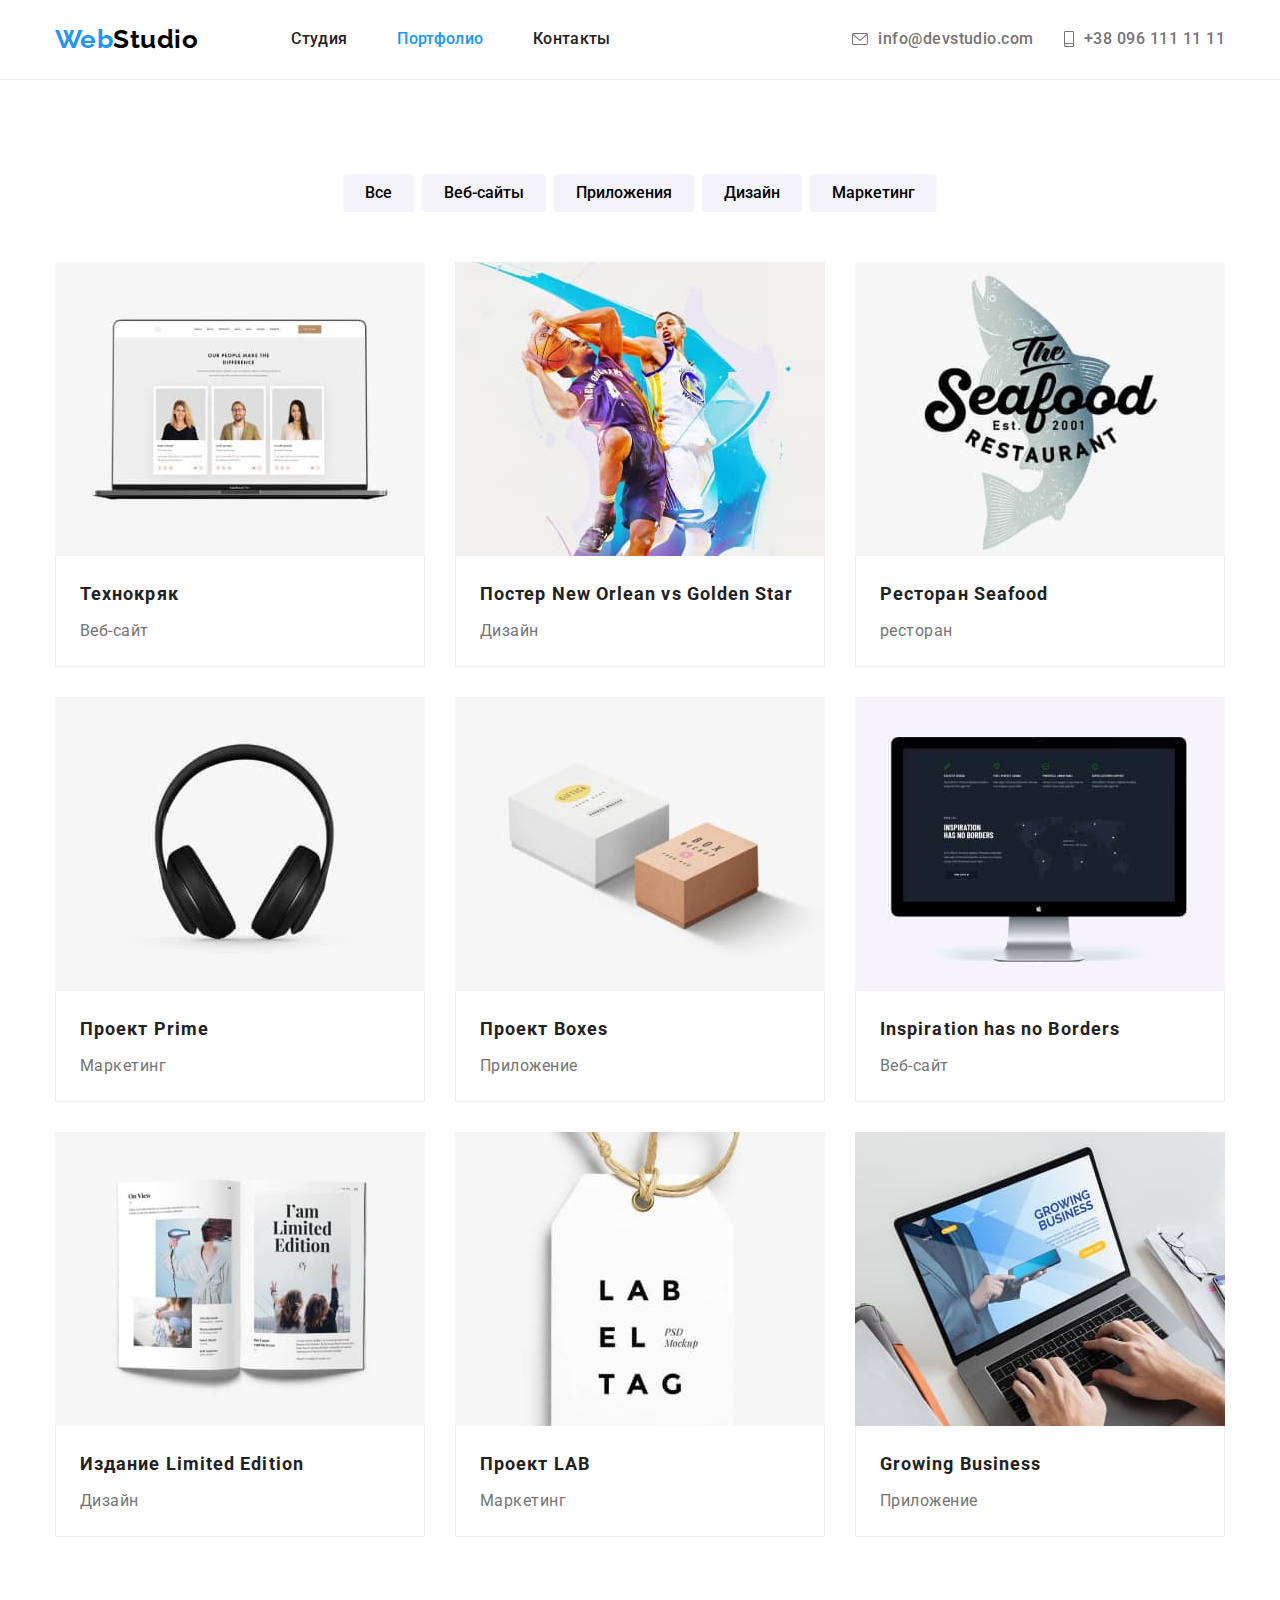
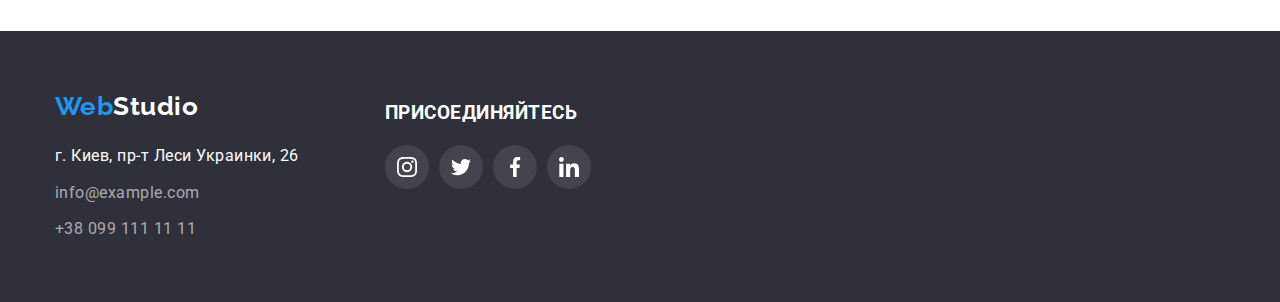
==== portfolio.html @ c9135eb9 "hm5" ====
<!DOCTYPE html>
<html lang="ru">
<head>
   <meta charset="UTF-8">
   <meta http-equiv="X-UA-Compatible" content="IE=edge">
   <meta name="viewport" content="width=device-width, initial-scale=1.0">
   <title>Портфолио</title>
   <link href="https://fonts.googleapis.com/css2?family=Raleway:wght@700&family=Roboto:wght@400;500;700;900&display=swap" rel="stylesheet">
   <link rel="stylesheet" href="https://cdnjs.cloudflare.com/ajax/libs/modern-normalize/1.1.0/modern-normalize.min.css">
   <link rel="stylesheet" href="./css/style.css">
</head>
<body>
     <header class="page-header">
      <div class="container container-header">
         <nav class="site-nav">
            <a href="" class="logo">Web<span class="studio">Studio</span></a>
            <ul class="nav-list">
               <li class="nav-item"> <a href="./index.html" class="link">Студия</a> </li>
               <li class="nav-item"> <a href="" class="link-current">Портфолио</a> </li>
               <li class="nav-item"> <a href="" class="link">Контакты</a> </li>
            </ul>
         </nav>
            <ul class="contacts-list">
               <li class="contacts-item"> 
                  <a href="mailto:info@example.com" class="contacts-link">
                     <svg class="contacts-icon" width="16" height="12">
                        <use href="./images/sprite.svg#icon-envelope"></use>
                     </svg> info@devstudio.com
                  </a>
               </li>          
                  <li class="contacts-item"> 
                     <a href="tel:+380961111111" class="contacts-link">
                        <svg class="contacts-icon" width="10" height="16">
                           <use href="./images/sprite.svg#icon-smartphone"></use>
                        </svg>+38 096 111 11 11
                     </a>
                  </li>
            </ul>
      </div>      
   </header>
   <main>
      <section class="section">
         <div class="container">
            <h1 class="section-title visually-hidden">Portfolio</h1>
            <ul class="filter-list">
               <li class="filter-item">
                  <button class="filter-button" type="button">Все</button>
               </li>
               <li class="filter-item">
                  <button class="filter-button" type="button">Веб-сайты</button>
               </li>
               <li class="filter-item">
                  <button class="filter-button" type="button">Приложения</button>
               </li>
               <li class="filter-item">
                  <button class="filter-button" type="button">Дизайн</button>
               </li>
               <li class="filter-item">
                  <button class="filter-button" type="button">Маркетинг</button>
               </li>
            </ul>
            <ul class="project-list">
               <li class="project-item">
                  <a href="" class="project-link"><img class="img" src="./images/img1.jpg" alt="tehnocrack" width="370">
                     <div class="border"><h2 class="project-title">Технокряк</h2>
                     <p class="project-text">Веб-сайт</p></div>
                  </a>
               </li>
               <li class="project-item">
                  <a href="" class="project-link"><img class="img" src="./images/img2.jpg" alt="poster" width="370">
                     <div class="border"><h2 class="project-title">Постер New Orlean vs Golden Star</h2>
                     <p class="project-text">Дизайн</p></div>
                  </a>
               </li>
               <li class="project-item">
                  <a href="" class="project-link"><img class="img" src="./images/img3.jpg" alt="theseafood" width="370">
                     <div class="border"><h2 class="project-title">Ресторан Seafood</h2>
                     <p class="project-text">ресторан</p></div>
                  </a>
               </li>
               <li class="project-item">
                  <a href="" class="project-link"><img class="img" src="./images/img4.jpg" alt="headphones" width="370">
                     <div class="border"><h2 class="project-title">Проект Prime</h2>
                     <p class="project-text">Маркетинг</p></div> 
                  </a>
               </li>
               <li class="project-item">
                  <a href="" class="project-link"><img class="img" src="./images/img5.jpg" alt="boxes" width="370">
                     <div class="border"><h2 class="project-title">Проект Boxes</h2>
                     <p class="project-text">Приложение</p></div>
                  </a>
               </li>
               <li class="project-item">
                  <a href="" class="project-link"><img class="img" src="./images/img6.jpg" alt="monitor" width="370">
                     <div class="border"><h2 class="project-title">Inspiration has no Borders</h2>
                     <p class="project-text">Веб-сайт</p></div>
                  </a>
               </li>
               <li class="project-item">
                  <a href="" class="project-link"><img class="img" src="./images/img7.jpg" alt="book" width="370">
                     <div class="border"><h2 class="project-title">Издание Limited Edition</h2>
                     <p class="project-text">Дизайн</p></div>
                  </a>
               </li>
               <li class="project-item">
                  <a href="" class="project-link"><img class="img" src="./images/img8.jpg" alt="label" width="370">
                     <div class="border"><h2 class="project-title">Проект LAB</h2>
                     <p class="project-text">Маркетинг</p></div>
                  </a>
               </li>
               <li class="project-item">
                  <a href="" class="project-link"><img class="img" src="./images/img9.jpg" alt="notebook" width="370">
                     <div class="border"><h2 class="project-title">Growing Business</h2>
                     <p class="project-text">Приложение</p></div>
                  </a>
               </li>
            </ul> 
         </div>
      </section>
   </main>
   <footer class="footer"> 
      <div class="container-footer">
         <div>
            <a href="" class="logo-footer">Web<span class="studio-footer">Studio</span></a>
            <address class="address">
               <ul class="address-list">
                  <li class="address-list-item"> <p> г. Киев, пр-т Леси Украинки, 26</p></li>
                  <li class="address-list-item"> <a href="mailto:info@example.com" class="contacts-link-footer">info@example.com</a></li>
                  <li class="address-list-item"> <a href="tel:+380991111111" class="contacts-link-footer">+38 099 111 11 11</a></li>
               </ul>
            </address>
         </div>
         <div class="social-box">
            <h3 class="social-box-title">ПРИСОЕДИНЯЙТЕСЬ</h3>
             <ul class="social-list">
               <li class="social-list-item">
                  <button class="social-links social-links-footer">
                     <svg class="links-icon-footer" width="20" height="20">
                        <use href="./images/sprite.svg#icon-instagram-2"></use>
                     </svg>
                  </button>
               </li>
               <li class="social-list-item">
                 <button class="social-links social-links-footer">
                    <svg class="links-icon-footer" width="20" height="20">
                                       <use href="./images/sprite.svg#icon-twitter-1"></use>
                     </svg>
                  </button>
               </li>
               <li class="social-list-item">
                  <button class="social-links social-links-footer">
                    <svg class="links-icon-footer" width="20" height="20">
                        <use href="./images/sprite.svg#icon-facebook-1"></use>
                     </svg>
                  </button>
               </li>
               <li class="social-list-item">
                  <button class="social-links social-links-footer">
                     <svg class="links-icon-footer" width="20" height="20">
                        <use href="./images/sprite.svg#icon-linkedin-1"></use>
                     </svg>
                  </button>
               </li>
            </ul>
         </div>
       </div>
   </footer>
</body>
</html>
---- css/style.css ----
html {
  box-sizing: border-box;
}

*,
*::before,
*::after {
  box-sizing: inherit;
}

:root {
  --primary-text-color: #212121;
  --text-color: #757575;
  --accent-color: #2196f3;
  --primary-white-color: #ffffff;
  --logo-color: #000000;
  --grey-color: #f5f4fa;
  --background-color: #2f303a;
  --card-shadow: 0px 1px 3px rgba(0, 0, 0, 0.12),
    0px 1px 1px rgba(0, 0, 0, 0.14), 0px 2px 1px rgba(0, 0, 0, 0.2);
  --card-interval: 30px;
}
body{

  font-family: Roboto, sans-serif;
  color: var(--primary-text-color);
  background-color: var(--primary-white-color);
  letter-spacing: 0.03em;
  
}
h1,
h2,
h3,
h4,
p,
ul {
  margin: 0;
  padding: 0;
}
ul {
  list-style: none;
}
/* Common classes */
.container {
  width: 1200px;
  margin: 0 auto;
  padding: 0 15px;
}
.img {
  display: block;
  width: 100%;
  height: auto;
}
.visually-hidden {
  position: absolute;
  width: 1px;
  height: 1px;
  margin: -1px;
  border: 0;
  padding: 0;
  clip: rect(0 0 0 0);
  overflow: hidden;
}

/* common header */
.page-header {
  border-bottom: 1px solid #ececec;
  height: 80px;
  display: flex;
}
.container-header {
  display: flex;
  align-items: center;
}
.site-nav {
  display: flex;
  align-items: center;
  margin-right: auto;
}

.logo {
  color: var(--accent-color);
  font-family: Raleway;
  font-weight: 700;
  font-size: 26px;
  line-height: 1.19;
  text-align: left;
  text-decoration: none;
  display: inline-block;
  margin-right: 93px;
}

.studio {
  display: inline-block;
  color: var(--logo-color);
}

.nav-list {
  display: flex;
}
.nav-item:not(:last-child) {
  margin-right: 50px;
}
.contacts-item:not(:last-child) {
  margin-right: 50px;
}

.link {
  color: var(--primary-text-color);
  text-decoration: none;
  display: block;
  padding-top: 20px;
  padding-bottom: 20px;
  font-weight: 500;
  line-height: 1.14;
  letter-spacing: 0.02em;
}
.link-current {
  color: var(--accent-color);
  text-decoration: none;
  display: block;
  padding-top: 20px;
  padding-bottom: 20px;
  font-weight: 500;
  line-height: 1.14;
  letter-spacing: 0.02em;
}
.link:hover,
.link:focus,
.contacts-link:hover .contacts-icon,.contacts-link:focus .contacts-icon
 {
  fill:var(--accent-color);
  color: var(--accent-color);
}
.contacts-link:hover,.contacts-link:focus{
  color: var(--accent-color);
}

.contacts-list {
  display: flex;
  align-items: center;
}
.contacts-item {
  display: flex
}
.contacts-item:not(:last-child){
  margin-right: var(--card-interval);
}

.contacts-link{
  display: flex;
  color: var(--text-color);
  text-decoration: none;
  align-items: center;
  font-weight: 500;
  line-height: 1.14;
  padding-top: 20px;
  padding-bottom: 20px;
}
.contacts-icon{
  margin-right: 10px;
  fill: var(--text-color);
  padding: 0;
}


/* main index.html */
.section-hero {
  background: var(--background-color);
  padding: 200px 0;
  text-align: center;
  height:600px;
  max-width: 1600px;
  background-repeat: no-repeat;
  margin-left: auto;
  margin-right: auto;
  background-image:linear-gradient(to right, rgba(47, 48, 58, 0.4),rgba(47, 48, 58, 0.4)), url(../images/background.css/background\ img.jpg);
}

.title-hero {
  color: var(--primary-white-color);
  font-size: 44px;
  font-weight: 900;
  line-height: 1.36;
  letter-spacing: 0.06em;
  text-align: center;
  margin-bottom: 30px;
}
.btn {
  color: var(--primary-white-color);
  background: var(--accent-color);
  font-size: 16px;
  line-height: 1.88;
  font-weight: 700;
  letter-spacing: 0.06em;
  cursor: pointer;
  border-radius: 4px;
  border: 0;
  padding: 10px 32px;
}
.btn:hover {
  background: #188ce8;
}
.section {
  padding: 94px 0;
}
.section-title {
  font-size: 36px;
  font-weight: 700;
  line-height: 1.67;
  text-align: center;
  margin-bottom: 50px;
}

.features-list {
  display: flex;
}
.features-item {

}
.features-item:not(:last-child) {
  margin-right: var(--card-interval);
}

.features-box{
  display: flex;
  margin-bottom:var(--card-interval);
  background: var(--grey-color);
  align-items: center;
  padding: 25px 100px;
}
.features-icon{

}

.features-title {
  font-weight: 700;
  line-height: 1.14;
  font-size: 14px;
  margin-bottom: 10px;
}
.features-text {
  color: var(--text-color);
  line-height: 1.71;
  font-size: 14px;
}
.section-img {
  padding-top: 0;
}
.img-list {
  display: flex;
  justify-content: space-between;
}

.section-team {
  background: var(--grey-color);
}
.team-list {
  display: flex;
  justify-content: space-between;
}
.team-list-item {
  background: var(--primary-white-color);
  box-shadow: var(--card-shadow);
  border-radius: 0px 0px 4px 4px;
  text-align: center;
}
.team-stand {
  padding: 30px 0;
}
.team-list-name {
  font-size: 16px;
  font-weight: 500;
  line-height: 1.19;
  margin-bottom: 10px;
}
.team-list-position {
  color: var(--text-color);
  font-size: 16px;
  line-height: 1.19;
  margin-bottom: 16px;
}
.social-list{
  display: flex;
  align-items: center;
  justify-content: center;
}
.social-list-item:not(:last-child){
  margin-right: 10px;
}
.social-links{
  display: flex;
  justify-content: center;
  align-items: center;
  cursor: pointer;
  width: 44px;
  background: #FFFFFF;
  height: 44px;
  border-radius: 50%;
  border: 0;
  padding: 0;
}
.social-links:hover,
.social-links:focus{
  background: var(--accent-color);
}
.links-icon{
  fill: #AFB1B8;
}
.social-links:hover .links-icon, .social-links:focus .links-icon    
{
  fill: #FFFFFF;
}     
.client-list{
  display: flex;
}
.client-item{
 
}
.client-item:not(:last-child){
 margin-right: var(--card-interval);
}
.client-link{
  display: block;
  border: 1px solid #AFB1B8;
  border-radius: 4px;
  cursor: pointer;
  background: #FFFFFF;
  border-radius: 4px;
  padding: 16px 31px;
}
.client-link:hover .client-icon, .client-link:focus .client-icon{
  fill: var(--accent-color);
}
.client-link:hover, .client-link:focus{
  border-color: var(--accent-color);
}
.client-icon{
  fill: #AFB1B8;
}
.client-icon:hover,
.client-icon:focus{
  fill: var(--accent-color);
}
/* main portfolio.html */
.portfolio-section {
}

.filter-list {
  display: flex;
  justify-content: center;
  margin-bottom: 50px;
}
.filter-item {
}
.filter-item:not(:last-child) {
  margin-right: 8px;
  
}

.filter-button {
  cursor: pointer;
  background: var(--grey-color);
  font-size: 16px;
  font-weight: 500;
  line-height: 1.63;
  border-radius: 4px;
  border: none;
  display: inline-block;
  padding: 6px 22px;
}
.filter-button:hover , .filter-button:focus{
  color: var(--primary-white-color);
  background: var(--accent-color);
  box-shadow: 0px 3px 1px rgba(0, 0, 0, 0.1), 0px 1px 2px rgba(0, 0, 0, 0.08), 0px 2px 2px rgba(0, 0, 0, 0.12);
}

.project-list {
  display: flex;
  flex-wrap: wrap;
  margin-left: calc(-1 * var(--card-interval));
  margin-top: calc(-1 * var(--card-interval));
}

.project-item {
  flex-basis: calc(100% / 3 - var(--card-interval));
  margin-left: var(--card-interval);
  margin-top: var(--card-interval);
}

.project-link:hover, 
.project-link:focus{
 box-shadow: 0px 1px 1px rgba(0, 0, 0, 0.12),
             0px 4px 4px rgba(0, 0, 0, 0.06), 
             1px 4px 6px rgba(0, 0, 0, 0.16);
}
.project-link {
  text-decoration: none;
  color: var(--primary-text-color);
  display: block;
}
.project-link 

.project-title {
  font-size: 18px;
  font-weight: 700;
  line-height: 2;
  letter-spacing: 0.06em;
  margin-bottom: 4px;
}
.project-text {
  color: var(--text-color);
  font-size: 16px;
  line-height: 1.88;
}
.border {
  padding: 20px 24px;
  border-left: 1px solid #EEEEEE; ;
  border-right: 1px solid #EEEEEE; ;
  border-bottom: 1px solid #EEEEEE; ;
}
/* common footer */
.footer {
  background: var(--background-color);
  padding: 60px 0;
}
.container-footer {
  display: flex;
  width: 1200px;
  margin: 0 auto;
  padding: 0 15px;
}
.logo-footer {
  color: var(--accent-color);
  font-family: Raleway;
  font-weight: 700;
  font-size: 26px;
  line-height: 1.19;
  text-align: left;
  text-decoration: none;
  display: inline-block;
  margin-bottom: 20px;
}
.studio-footer {
  color: var(--primary-white-color);
  display: inline-block;
}
.address {
  color: var(--primary-white-color);
  line-height: 1.71;
  padding-right: 1em;
}
.address-list {
  font-style: normal;
}

.address-list-item:not(:last-child) {
  margin-bottom: 9px;
}
.contacts-link-footer {
  color: rgba(255, 255, 255, 0.6);
  text-decoration: none;
  display: block;
}

.social-box{
  width: 206px;
  margin: 12px 0 0 70px;
}
.social-box-title{
  display: inline-block;
  font-weight: 700;
  line-height: 1.14;
  color:#ffffff;
  margin-bottom: 20px;
}
.social-links-footer{
  background: #43444D;
}
.links-icon-footer{
  fill: #FFFFFF;
}
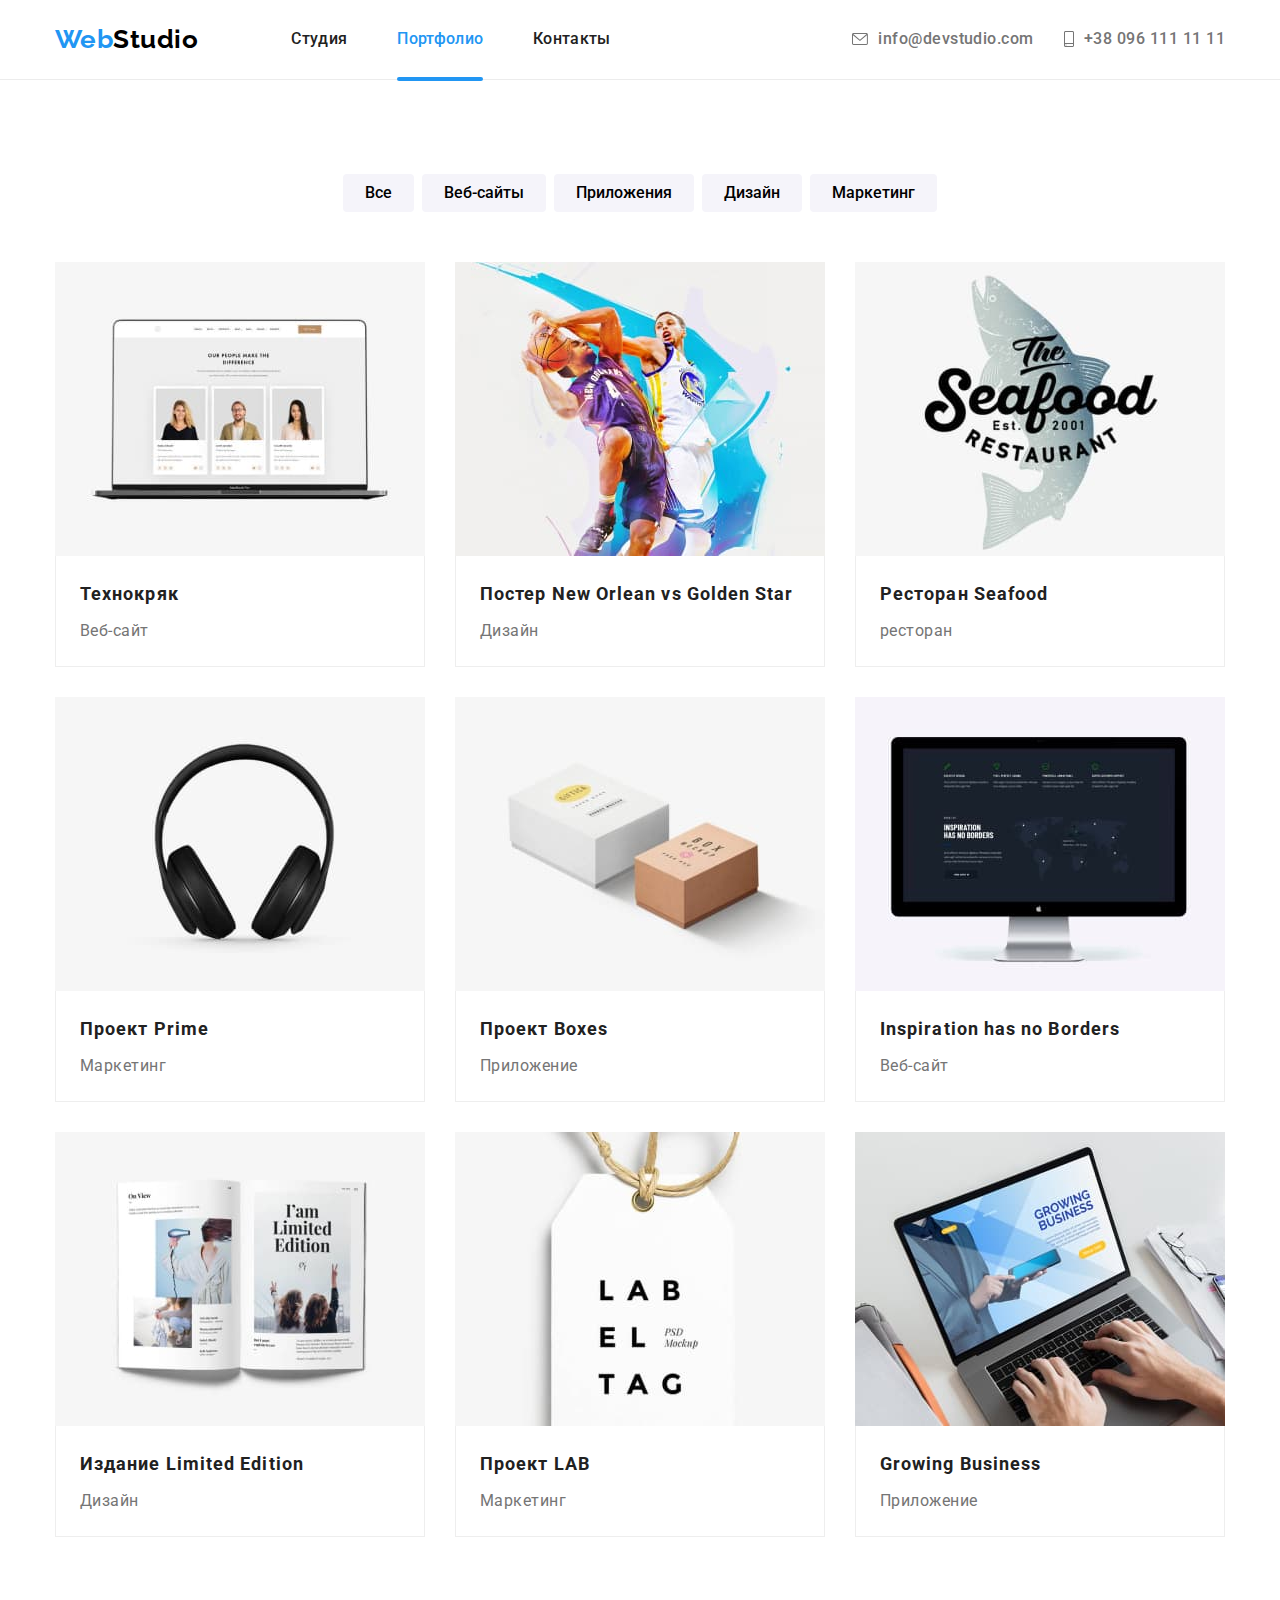
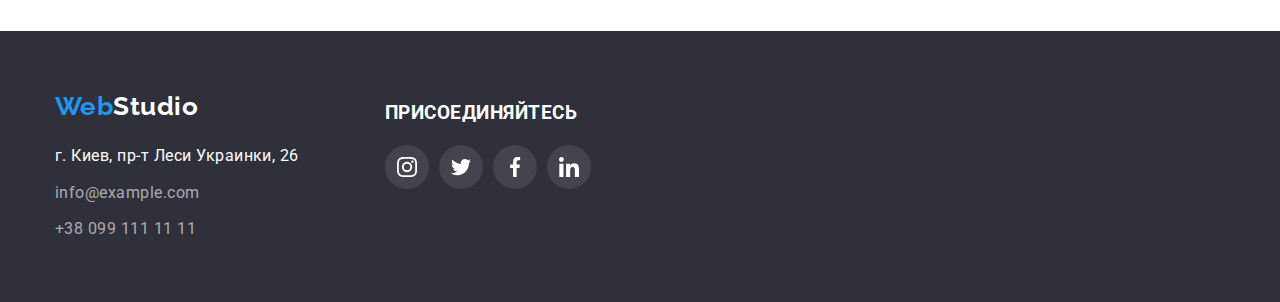
==== commit 861c0d94: "hm5" ====
--- a/portfolio.html
+++ b/portfolio.html
@@ -62,57 +62,110 @@
             </ul>
             <ul class="project-list">
                <li class="project-item">
-                  <a href="" class="project-link"><img class="img" src="./images/img1.jpg" alt="tehnocrack" width="370">
-                     <div class="border"><h2 class="project-title">Технокряк</h2>
-                     <p class="project-text">Веб-сайт</p></div>
-                  </a>
-               </li>
-               <li class="project-item">
-                  <a href="" class="project-link"><img class="img" src="./images/img2.jpg" alt="poster" width="370">
-                     <div class="border"><h2 class="project-title">Постер New Orlean vs Golden Star</h2>
-                     <p class="project-text">Дизайн</p></div>
-                  </a>
-               </li>
-               <li class="project-item">
-                  <a href="" class="project-link"><img class="img" src="./images/img3.jpg" alt="theseafood" width="370">
-                     <div class="border"><h2 class="project-title">Ресторан Seafood</h2>
-                     <p class="project-text">ресторан</p></div>
-                  </a>
-               </li>
-               <li class="project-item">
-                  <a href="" class="project-link"><img class="img" src="./images/img4.jpg" alt="headphones" width="370">
-                     <div class="border"><h2 class="project-title">Проект Prime</h2>
-                     <p class="project-text">Маркетинг</p></div> 
-                  </a>
-               </li>
-               <li class="project-item">
-                  <a href="" class="project-link"><img class="img" src="./images/img5.jpg" alt="boxes" width="370">
-                     <div class="border"><h2 class="project-title">Проект Boxes</h2>
-                     <p class="project-text">Приложение</p></div>
-                  </a>
-               </li>
-               <li class="project-item">
-                  <a href="" class="project-link"><img class="img" src="./images/img6.jpg" alt="monitor" width="370">
-                     <div class="border"><h2 class="project-title">Inspiration has no Borders</h2>
-                     <p class="project-text">Веб-сайт</p></div>
-                  </a>
-               </li>
-               <li class="project-item">
-                  <a href="" class="project-link"><img class="img" src="./images/img7.jpg" alt="book" width="370">
-                     <div class="border"><h2 class="project-title">Издание Limited Edition</h2>
-                     <p class="project-text">Дизайн</p></div>
-                  </a>
-               </li>
-               <li class="project-item">
-                  <a href="" class="project-link"><img class="img" src="./images/img8.jpg" alt="label" width="370">
-                     <div class="border"><h2 class="project-title">Проект LAB</h2>
-                     <p class="project-text">Маркетинг</p></div>
-                  </a>
-               </li>
-               <li class="project-item">
-                  <a href="" class="project-link"><img class="img" src="./images/img9.jpg" alt="notebook" width="370">
-                     <div class="border"><h2 class="project-title">Growing Business</h2>
-                     <p class="project-text">Приложение</p></div>
+                  <a href="" class="project-link">
+                     <div class="project-overlay">
+                        <img class="img" src="./images/img1.jpg" alt="tehnocrack" width="370">
+                        <p class="project-text-is-hidden">Технокряк это современная площадка распространения коронавируса. Компании используют эту платформу для цифрового шпионажа и атак на защищённые сервера конкурентов.</p>
+                     </div>
+                     <div class="border">
+                        <h2 class="project-title">Технокряк</h2>
+                        <p class="project-text">Веб-сайт</p>
+                     </div>
+                  </a>
+               </li>
+               <li class="project-item">
+                  <a href="" class="project-link">
+                     <div class="project-overlay">
+                        <img class="img" src="./images/img2.jpg" alt="poster" width="370">
+                        <p class="project-text-is-hidden">Технокряк это современная площадка распространения коронавируса. Компании используют эту платформу для цифрового шпионажа и атак на защищённые сервера конкурентов.</p>
+                     </div>                     
+                     <div class="border">
+                        <h2 class="project-title">Постер New Orlean vs Golden Star</h2>
+                        <p class="project-text">Дизайн</p>
+                     </div>
+                  </a>
+               </li>
+               <li class="project-item">
+                  <a href="" class="project-link">
+                     <div class="project-overlay">
+                        <img class="img" src="./images/img3.jpg" alt="theseafood" width="370">
+                        <p class="project-text-is-hidden">Технокряк это современная площадка распространения коронавируса. Компании используют эту платформу для цифрового шпионажа и атак на защищённые сервера конкурентов.</p>
+                     </div>                    
+                     <div class="border">
+                        <h2 class="project-title">Ресторан Seafood</h2>
+                        <p class="project-text">ресторан</p>
+                     </div>
+                  </a>
+               </li>
+               <li class="project-item">
+                  <a href="" class="project-link">
+                     <div class="project-overlay">
+                        <img class="img" src="./images/img4.jpg" alt="headphones" width="370">
+                        <p class="project-text-is-hidden">Технокряк это современная площадка распространения коронавируса. Компании используют эту платформу для цифрового шпионажа и атак на защищённые сервера конкурентов.</p>
+                     </div>
+                     <div class="border">
+                        <h2 class="project-title">Проект Prime</h2>
+                        <p class="project-text">Маркетинг</p>
+                     </div> 
+                  </a>
+               </li>
+               <li class="project-item">
+                  <a href="" class="project-link">
+                     <div class="project-overlay">
+                        <img class="img" src="./images/img5.jpg" alt="boxes" width="370">
+                        <p class="project-text-is-hidden">Технокряк это современная площадка распространения коронавируса. Компании используют эту платформу для цифрового шпионажа и атак на защищённые сервера конкурентов.</p>
+                     </div>
+                     <div class="border">
+                        <h2 class="project-title">Проект Boxes</h2>
+                        <p class="project-text">Приложение</p>
+                     </div>
+                  </a>
+               </li>
+               <li class="project-item">
+                  <a href="" class="project-link">
+                     <div class="project-overlay">
+                        <img class="img" src="./images/img6.jpg" alt="monitor" width="370">
+                        <p class="project-text-is-hidden">Технокряк это современная площадка распространения коронавируса. Компании используют эту платформу для цифрового шпионажа и атак на защищённые сервера конкурентов.</p>
+                     </div>
+                     <div class="border">
+                        <h2 class="project-title">Inspiration has no Borders</h2>
+                        <p class="project-text">Веб-сайт</p>
+                     </div>
+                  </a>
+               </li>
+               <li class="project-item">
+                  <a href="" class="project-link">
+                     <div class="project-overlay">
+                        <img class="img" src="./images/img7.jpg" alt="book" width="370">
+                        <p class="project-text-is-hidden">Технокряк это современная площадка распространения коронавируса. Компании используют эту платформу для цифрового шпионажа и атак на защищённые сервера конкурентов.</p>
+                     </div>
+                     <div class="border">
+                        <h2 class="project-title">Издание Limited Edition</h2>
+                        <p class="project-text">Дизайн</p></div>
+                  </a>
+               </li>
+               <li class="project-item">
+                  <a href="" class="project-link">
+                     <div class="project-overlay">
+                        <img class="img" src="./images/img8.jpg" alt="label" width="370">
+                        <p class="project-text-is-hidden">Технокряк это современная площадка распространения коронавируса. Компании используют эту платформу для цифрового шпионажа и атак на защищённые сервера конкурентов.</p>
+                     </div>
+                     <div class="border">
+                        <h2 class="project-title">Проект LAB</h2>
+                        <p class="project-text">Маркетинг</p>
+                     </div>
+                  </a>
+               </li>
+               <li class="project-item">
+                  <a href="" class="project-link">
+                     <div class="project-overlay">
+                        <img class="img" src="./images/img9.jpg" alt="notebook" width="370">
+                        <p class="project-text-is-hidden">Технокряк это современная площадка распространения коронавируса. Компании используют эту платформу для цифрового шпионажа и атак на защищённые сервера конкурентов.</p>
+                     </div>
+                     <div class="border">
+                        <h2 class="project-title">Growing Business</h2>
+                        <p class="project-text">Приложение</p>
+                     </div>
                   </a>
                </li>
             </ul> 
@@ -166,5 +219,6 @@
          </div>
        </div>
    </footer>
+   <script src="./js/modal.js"></script>
 </body>
 </html>--- a/css/style.css
+++ b/css/style.css
@@ -109,21 +109,32 @@
   color: var(--primary-text-color);
   text-decoration: none;
   display: block;
-  padding-top: 20px;
-  padding-bottom: 20px;
+  padding-top: 32px;
+  padding-bottom: 32px;
   font-weight: 500;
   line-height: 1.14;
   letter-spacing: 0.02em;
 }
 .link-current {
+  position: relative;
   color: var(--accent-color);
   text-decoration: none;
   display: block;
-  padding-top: 20px;
-  padding-bottom: 20px;
+  padding-top: 32px;
+  padding-bottom: 32px;
   font-weight: 500;
   line-height: 1.14;
   letter-spacing: 0.02em;
+}
+.link-current::after{
+  position: absolute;
+  content: "";
+  left: 0;
+  bottom: 0;
+  width: 100%;
+  height: 4px;
+  background: #2196F3;
+  border-radius: 2px;
 }
 .link:hover,
 .link:focus,
@@ -174,7 +185,8 @@
   background-repeat: no-repeat;
   margin-left: auto;
   margin-right: auto;
-  background-image:linear-gradient(to right, rgba(47, 48, 58, 0.4),rgba(47, 48, 58, 0.4)), url(../images/background.css/background\ img.jpg);
+  background-image:linear-gradient(to right, rgba(47, 48, 58, 0.4),rgba(47, 48, 58, 0.4)),
+                   url(../images/background.css/background\ img.jpg);
 }
 
 .title-hero {
@@ -201,6 +213,26 @@
 .btn:hover {
   background: #188ce8;
 }
+.backdrop{
+  position: fixed;
+  top: 0;
+  left: 0;
+  width: 100%;
+  height: 100%;
+  background-color: rgba(0, 0, 0, 0.2);
+}
+.modal{
+  position: absolute;
+  top: 50%;
+  left: 50%;
+  transform: translate(-50%,-50%);
+  min-height: 581px;
+  min-width: 528px;
+  border-radius: 4px;
+  background: #FFFFFF;
+
+
+}
 .section {
   padding: 94px 0;
 }
@@ -215,9 +247,7 @@
 .features-list {
   display: flex;
 }
-.features-item {
-
-}
+
 .features-item:not(:last-child) {
   margin-right: var(--card-interval);
 }
@@ -228,9 +258,6 @@
   background: var(--grey-color);
   align-items: center;
   padding: 25px 100px;
-}
-.features-icon{
-
 }
 
 .features-title {
@@ -250,6 +277,30 @@
 .img-list {
   display: flex;
   justify-content: space-between;
+}
+.img-overlay{
+  position: relative;
+  display: flex;
+  justify-content: center;
+}
+.img-title{
+  position: absolute;
+  display: block;
+  bottom: 0;
+  padding: 27px 0;
+  color: #ffffff;
+  font-size: 14px;
+  font-weight: 700;
+  line-height: 1.14;
+}
+.img-overlay::before{
+  position: absolute;
+  content: "";
+  width: 100%;
+  height: 70px;
+  bottom: 0;
+  left: 0;
+  background: rgba(47, 48, 58, 0.8);
 }
 
 .section-team {
@@ -372,7 +423,9 @@
 .filter-button:hover , .filter-button:focus{
   color: var(--primary-white-color);
   background: var(--accent-color);
-  box-shadow: 0px 3px 1px rgba(0, 0, 0, 0.1), 0px 1px 2px rgba(0, 0, 0, 0.08), 0px 2px 2px rgba(0, 0, 0, 0.12);
+  box-shadow: 0px 3px 1px rgba(0, 0, 0, 0.1), 
+              0px 1px 2px rgba(0, 0, 0, 0.08), 
+              0px 2px 2px rgba(0, 0, 0, 0.12);
 }
 
 .project-list {
@@ -386,6 +439,36 @@
   flex-basis: calc(100% / 3 - var(--card-interval));
   margin-left: var(--card-interval);
   margin-top: var(--card-interval);
+}
+.project-overlay{
+  position: relative;
+}
+
+.project-text-is-hidden{
+  position: absolute;
+  opacity: 0;
+  width: 100%;
+  top: 50%;
+  left: 50%;
+  transform: translate(-50%,-50%);
+  font-size: 18px;
+  line-height: 1.56;
+  color:#ffffff;
+  padding: 63px 24px;       
+}
+
+.project-link:hover .project-text-is-hidden, .project-link:focus .project-text-is-hidden{ 
+  opacity: 1;
+} 
+
+.project-link:hover .project-overlay::before,
+.project-link:focus .project-overlay::before{
+  display: block;
+  position: absolute;
+  content: "";
+  width: 100%;
+  height: 100%;
+  background: rgba(33, 150, 243, 0.9);
 }
 
 .project-link:hover, 
@@ -399,7 +482,6 @@
   color: var(--primary-text-color);
   display: block;
 }
-.project-link 
 
 .project-title {
   font-size: 18px;
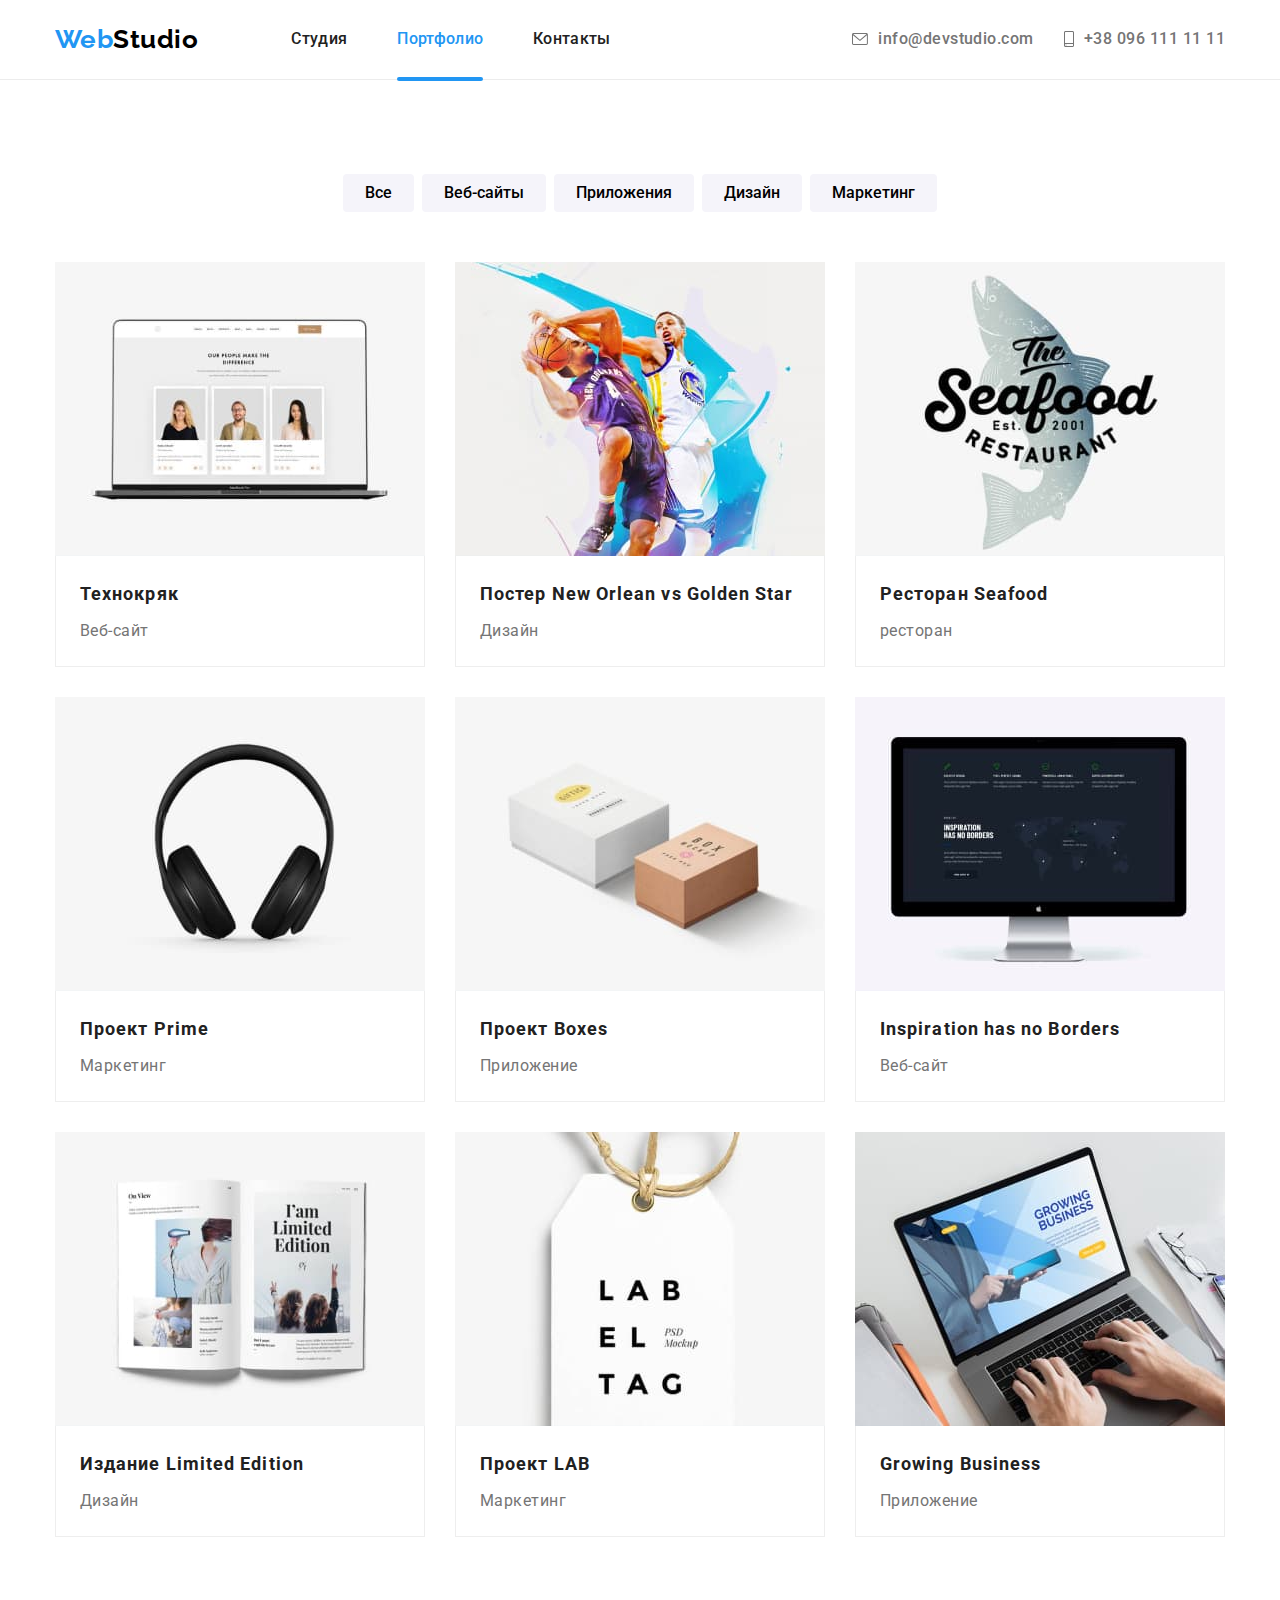
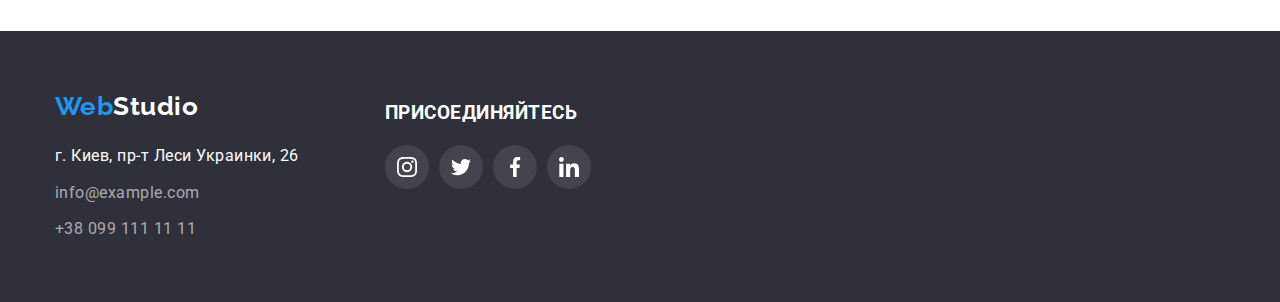
==== commit f2d09c47: "hm5" ====
--- a/portfolio.html
+++ b/portfolio.html
@@ -63,11 +63,12 @@
             <ul class="project-list">
                <li class="project-item">
                   <a href="" class="project-link">
-                     <div class="project-overlay">
+                     <div class="project-thumb">
                         <img class="img" src="./images/img1.jpg" alt="tehnocrack" width="370">
-                        <p class="project-text-is-hidden">Технокряк это современная площадка распространения коронавируса. Компании используют эту платформу для цифрового шпионажа и атак на защищённые сервера конкурентов.</p>
-                     </div>
-                     <div class="border">
+                        <div class="project-overlay">
+                        <p class="project-text-is-hidden">Технокряк это современная площадка распространения коронавируса. Компании используют эту платформу для цифрового шпионажа и атак на защищённые сервера конкурентов.</p></div>
+                         </div>
+                     <div class="border-box">
                         <h2 class="project-title">Технокряк</h2>
                         <p class="project-text">Веб-сайт</p>
                      </div>
@@ -75,11 +76,12 @@
                </li>
                <li class="project-item">
                   <a href="" class="project-link">
-                     <div class="project-overlay">
+                     <div class="project-thumb">
                         <img class="img" src="./images/img2.jpg" alt="poster" width="370">
-                        <p class="project-text-is-hidden">Технокряк это современная площадка распространения коронавируса. Компании используют эту платформу для цифрового шпионажа и атак на защищённые сервера конкурентов.</p>
+                         <div class="project-overlay">
+                        <p class="project-text-is-hidden">Технокряк это современная площадка распространения коронавируса. Компании используют эту платформу для цифрового шпионажа и атак на защищённые сервера конкурентов.</p></div>
                      </div>                     
-                     <div class="border">
+                     <div class="border-box">
                         <h2 class="project-title">Постер New Orlean vs Golden Star</h2>
                         <p class="project-text">Дизайн</p>
                      </div>
@@ -87,11 +89,12 @@
                </li>
                <li class="project-item">
                   <a href="" class="project-link">
-                     <div class="project-overlay">
+                     <div class="project-thumb">
                         <img class="img" src="./images/img3.jpg" alt="theseafood" width="370">
-                        <p class="project-text-is-hidden">Технокряк это современная площадка распространения коронавируса. Компании используют эту платформу для цифрового шпионажа и атак на защищённые сервера конкурентов.</p>
+                         <div class="project-overlay">
+                        <p class="project-text-is-hidden">Технокряк это современная площадка распространения коронавируса. Компании используют эту платформу для цифрового шпионажа и атак на защищённые сервера конкурентов.</p></div>
                      </div>                    
-                     <div class="border">
+                     <div class="border-box">
                         <h2 class="project-title">Ресторан Seafood</h2>
                         <p class="project-text">ресторан</p>
                      </div>
@@ -99,11 +102,12 @@
                </li>
                <li class="project-item">
                   <a href="" class="project-link">
-                     <div class="project-overlay">
+                     <div class="project-thumb">   
                         <img class="img" src="./images/img4.jpg" alt="headphones" width="370">
-                        <p class="project-text-is-hidden">Технокряк это современная площадка распространения коронавируса. Компании используют эту платформу для цифрового шпионажа и атак на защищённые сервера конкурентов.</p>
-                     </div>
-                     <div class="border">
+                         <div class="project-overlay">
+                        <p class="project-text-is-hidden">Технокряк это современная площадка распространения коронавируса. Компании используют эту платформу для цифрового шпионажа и атак на защищённые сервера конкурентов.</p></div>
+                     </div>
+                     <div class="border-box">
                         <h2 class="project-title">Проект Prime</h2>
                         <p class="project-text">Маркетинг</p>
                      </div> 
@@ -111,11 +115,13 @@
                </li>
                <li class="project-item">
                   <a href="" class="project-link">
-                     <div class="project-overlay">
+                     <div class="project-thumb">
                         <img class="img" src="./images/img5.jpg" alt="boxes" width="370">
+                          <div class="project-overlay">
                         <p class="project-text-is-hidden">Технокряк это современная площадка распространения коронавируса. Компании используют эту платформу для цифрового шпионажа и атак на защищённые сервера конкурентов.</p>
-                     </div>
-                     <div class="border">
+                        </div>
+                     </div>
+                     <div class="border-box">
                         <h2 class="project-title">Проект Boxes</h2>
                         <p class="project-text">Приложение</p>
                      </div>
@@ -123,11 +129,13 @@
                </li>
                <li class="project-item">
                   <a href="" class="project-link">
-                     <div class="project-overlay">
+                     <div class="project-thumb">
                         <img class="img" src="./images/img6.jpg" alt="monitor" width="370">
-                        <p class="project-text-is-hidden">Технокряк это современная площадка распространения коронавируса. Компании используют эту платформу для цифрового шпионажа и атак на защищённые сервера конкурентов.</p>
-                     </div>
-                     <div class="border">
+                        <div class="project-overlay">
+                           <p class="project-text-is-hidden">Технокряк это современная площадка распространения коронавируса. Компании используют эту платформу для цифрового шпионажа и атак на защищённые сервера конкурентов.</p>
+                        </div>
+                     </div>
+                     <div class="border-box">
                         <h2 class="project-title">Inspiration has no Borders</h2>
                         <p class="project-text">Веб-сайт</p>
                      </div>
@@ -135,22 +143,27 @@
                </li>
                <li class="project-item">
                   <a href="" class="project-link">
-                     <div class="project-overlay">
+                     <div class="project-thumb">
                         <img class="img" src="./images/img7.jpg" alt="book" width="370">
-                        <p class="project-text-is-hidden">Технокряк это современная площадка распространения коронавируса. Компании используют эту платформу для цифрового шпионажа и атак на защищённые сервера конкурентов.</p>
-                     </div>
-                     <div class="border">
+                        <div class="project-overlay">
+                           <p class="project-text-is-hidden">Технокряк это современная площадка распространения коронавируса. Компании используют эту платформу для цифрового шпионажа и атак на защищённые сервера конкурентов.</p>
+                        </div>
+                        </div>
+                     <div class="border-box">
                         <h2 class="project-title">Издание Limited Edition</h2>
-                        <p class="project-text">Дизайн</p></div>
-                  </a>
-               </li>
-               <li class="project-item">
-                  <a href="" class="project-link">
-                     <div class="project-overlay">
+                        <p class="project-text">Дизайн</p>
+                        </div>
+                  </a>
+               </li>
+               <li class="project-item">
+                  <a href="" class="project-link">
+                     <div class="project-thumb">
                         <img class="img" src="./images/img8.jpg" alt="label" width="370">
-                        <p class="project-text-is-hidden">Технокряк это современная площадка распространения коронавируса. Компании используют эту платформу для цифрового шпионажа и атак на защищённые сервера конкурентов.</p>
-                     </div>
-                     <div class="border">
+                        <div class="project-overlay">                   
+                          <p class="project-text-is-hidden">Технокряк это современная площадка распространения коронавируса. Компании используют эту платформу для цифрового шпионажа и атак на защищённые сервера конкурентов.</p>
+                        </div>
+                     </div>
+                     <div class="border-box">
                         <h2 class="project-title">Проект LAB</h2>
                         <p class="project-text">Маркетинг</p>
                      </div>
@@ -158,11 +171,13 @@
                </li>
                <li class="project-item">
                   <a href="" class="project-link">
-                     <div class="project-overlay">
+                     <div class="project-thumb">
                         <img class="img" src="./images/img9.jpg" alt="notebook" width="370">
-                        <p class="project-text-is-hidden">Технокряк это современная площадка распространения коронавируса. Компании используют эту платформу для цифрового шпионажа и атак на защищённые сервера конкурентов.</p>
-                     </div>
-                     <div class="border">
+                           <div class="project-overlay">
+                           <p class="project-text-is-hidden">Технокряк это современная площадка распространения коронавируса. Компании используют эту платформу для цифрового шпионажа и атак на защищённые сервера конкурентов.</p>
+                           </div>                     
+                     </div>
+                     <div class="border-box">
                         <h2 class="project-title">Growing Business</h2>
                         <p class="project-text">Приложение</p>
                      </div>
--- a/css/style.css
+++ b/css/style.css
@@ -19,6 +19,7 @@
   --card-shadow: 0px 1px 3px rgba(0, 0, 0, 0.12),
     0px 1px 1px rgba(0, 0, 0, 0.14), 0px 2px 1px rgba(0, 0, 0, 0.2);
   --card-interval: 30px;
+  --timing-function: cubic-bezier(0.4, 0, 0.2, 1)
 }
 body{
 
@@ -114,6 +115,7 @@
   font-weight: 500;
   line-height: 1.14;
   letter-spacing: 0.02em;
+  transition: color 250ms var(--timing-function)
 }
 .link-current {
   position: relative;
@@ -139,12 +141,13 @@
 .link:hover,
 .link:focus,
 .contacts-link:hover .contacts-icon,.contacts-link:focus .contacts-icon
- {
+ {transition: transform 250ms var(--timing-function);
   fill:var(--accent-color);
   color: var(--accent-color);
 }
 .contacts-link:hover,.contacts-link:focus{
   color: var(--accent-color);
+  transition: transform 250ms var(--timing-function);
 }
 
 .contacts-list {
@@ -167,11 +170,13 @@
   line-height: 1.14;
   padding-top: 20px;
   padding-bottom: 20px;
+  transition: color 250ms var(--timing-function);
 }
 .contacts-icon{
   margin-right: 10px;
   fill: var(--text-color);
   padding: 0;
+  transition: fill 250ms var(--timing-function);
 }
 
 
@@ -209,9 +214,11 @@
   border-radius: 4px;
   border: 0;
   padding: 10px 32px;
+  transition: background-color 250ms var(--timing-function);
 }
 .btn:hover {
-  background: #188ce8;
+  background-color: #188ce8;
+  transition: transform 250ms var(--timing-function)
 }
 .backdrop{
   position: fixed;
@@ -220,6 +227,10 @@
   width: 100%;
   height: 100%;
   background-color: rgba(0, 0, 0, 0.2);
+}
+.backdrop.is-hidden{
+  opacity: 0;
+  pointer-events: none;
 }
 .modal{
   position: absolute;
@@ -230,8 +241,7 @@
   min-width: 528px;
   border-radius: 4px;
   background: #FFFFFF;
-
-
+  text-align: right;
 }
 .section {
   padding: 94px 0;
@@ -350,17 +360,21 @@
   border-radius: 50%;
   border: 0;
   padding: 0;
+  transition: background-color 250ms var(--timing-function);
 }
 .social-links:hover,
 .social-links:focus{
-  background: var(--accent-color);
+  background-color: var(--accent-color);
+  transition: transform 250ms var(--timing-function)
 }
 .links-icon{
   fill: #AFB1B8;
+  transition: fill 250ms var(--timing-function)
 }
 .social-links:hover .links-icon, .social-links:focus .links-icon    
 {
   fill: #FFFFFF;
+  transition: transform 250ms var(--timing-function)
 }     
 .client-list{
   display: flex;
@@ -379,15 +393,20 @@
   background: #FFFFFF;
   border-radius: 4px;
   padding: 16px 31px;
+  transition: border-color 250ms var(--timing-function);
 }
 .client-link:hover .client-icon, .client-link:focus .client-icon{
   fill: var(--accent-color);
+  transition: transform 250ms var(--timing-function);
+  
 }
 .client-link:hover, .client-link:focus{
   border-color: var(--accent-color);
+  transition: transform 250ms var(--timing-function);
 }
 .client-icon{
   fill: #AFB1B8;
+  transition: fill 250ms var(--timing-function);
 }
 .client-icon:hover,
 .client-icon:focus{
@@ -419,6 +438,8 @@
   border: none;
   display: inline-block;
   padding: 6px 22px;
+  transition: color 250ms var(--timing-function),
+  background 250ms var(--timing-function);
 }
 .filter-button:hover , .filter-button:focus{
   color: var(--primary-white-color);
@@ -426,6 +447,7 @@
   box-shadow: 0px 3px 1px rgba(0, 0, 0, 0.1), 
               0px 1px 2px rgba(0, 0, 0, 0.08), 
               0px 2px 2px rgba(0, 0, 0, 0.12);
+  transition: transform 250ms var(--timing-function);
 }
 
 .project-list {
@@ -440,36 +462,42 @@
   margin-left: var(--card-interval);
   margin-top: var(--card-interval);
 }
+.project-item{
+
+
+}
+.project-link:hover .project-thumb{
+  
+}
+
+.project-thumb{
+  position: relative;
+  overflow: hidden;
+}
+
 .project-overlay{
-  position: relative;
-}
-
-.project-text-is-hidden{
   position: absolute;
-  opacity: 0;
+  height: 100%;
   width: 100%;
-  top: 50%;
-  left: 50%;
-  transform: translate(-50%,-50%);
+  top: 0;
+  left: 0;
   font-size: 18px;
   line-height: 1.56;
+  padding: 63px 24px;  
+  background: rgba(33, 150, 243, 0.9);
   color:#ffffff;
-  padding: 63px 24px;       
-}
-
-.project-link:hover .project-text-is-hidden, .project-link:focus .project-text-is-hidden{ 
-  opacity: 1;
-} 
-
-.project-link:hover .project-overlay::before,
-.project-link:focus .project-overlay::before{
-  display: block;
-  position: absolute;
-  content: "";
-  width: 100%;
-  height: 100%;
-  background: rgba(33, 150, 243, 0.9);
-}
+  transform: translateY(100%);
+  transition: transform 250ms var(--timing-function);
+  overflow: hidden;
+}
+.project-text-is-hidden{
+  display: block;
+
+}
+.project-link:hover .project-overlay, .project-link:focus .project-overlay{
+  transform: translateY(0);
+}
+      
 
 .project-link:hover, 
 .project-link:focus{
@@ -481,6 +509,7 @@
   text-decoration: none;
   color: var(--primary-text-color);
   display: block;
+  
 }
 
 .project-title {
@@ -495,11 +524,11 @@
   font-size: 16px;
   line-height: 1.88;
 }
-.border {
+.border-box {
   padding: 20px 24px;
-  border-left: 1px solid #EEEEEE; ;
-  border-right: 1px solid #EEEEEE; ;
-  border-bottom: 1px solid #EEEEEE; ;
+  border-left: 1px solid #EEEEEE; 
+  border-right: 1px solid #EEEEEE; 
+  border-bottom: 1px solid #EEEEEE; 
 }
 /* common footer */
 .footer {
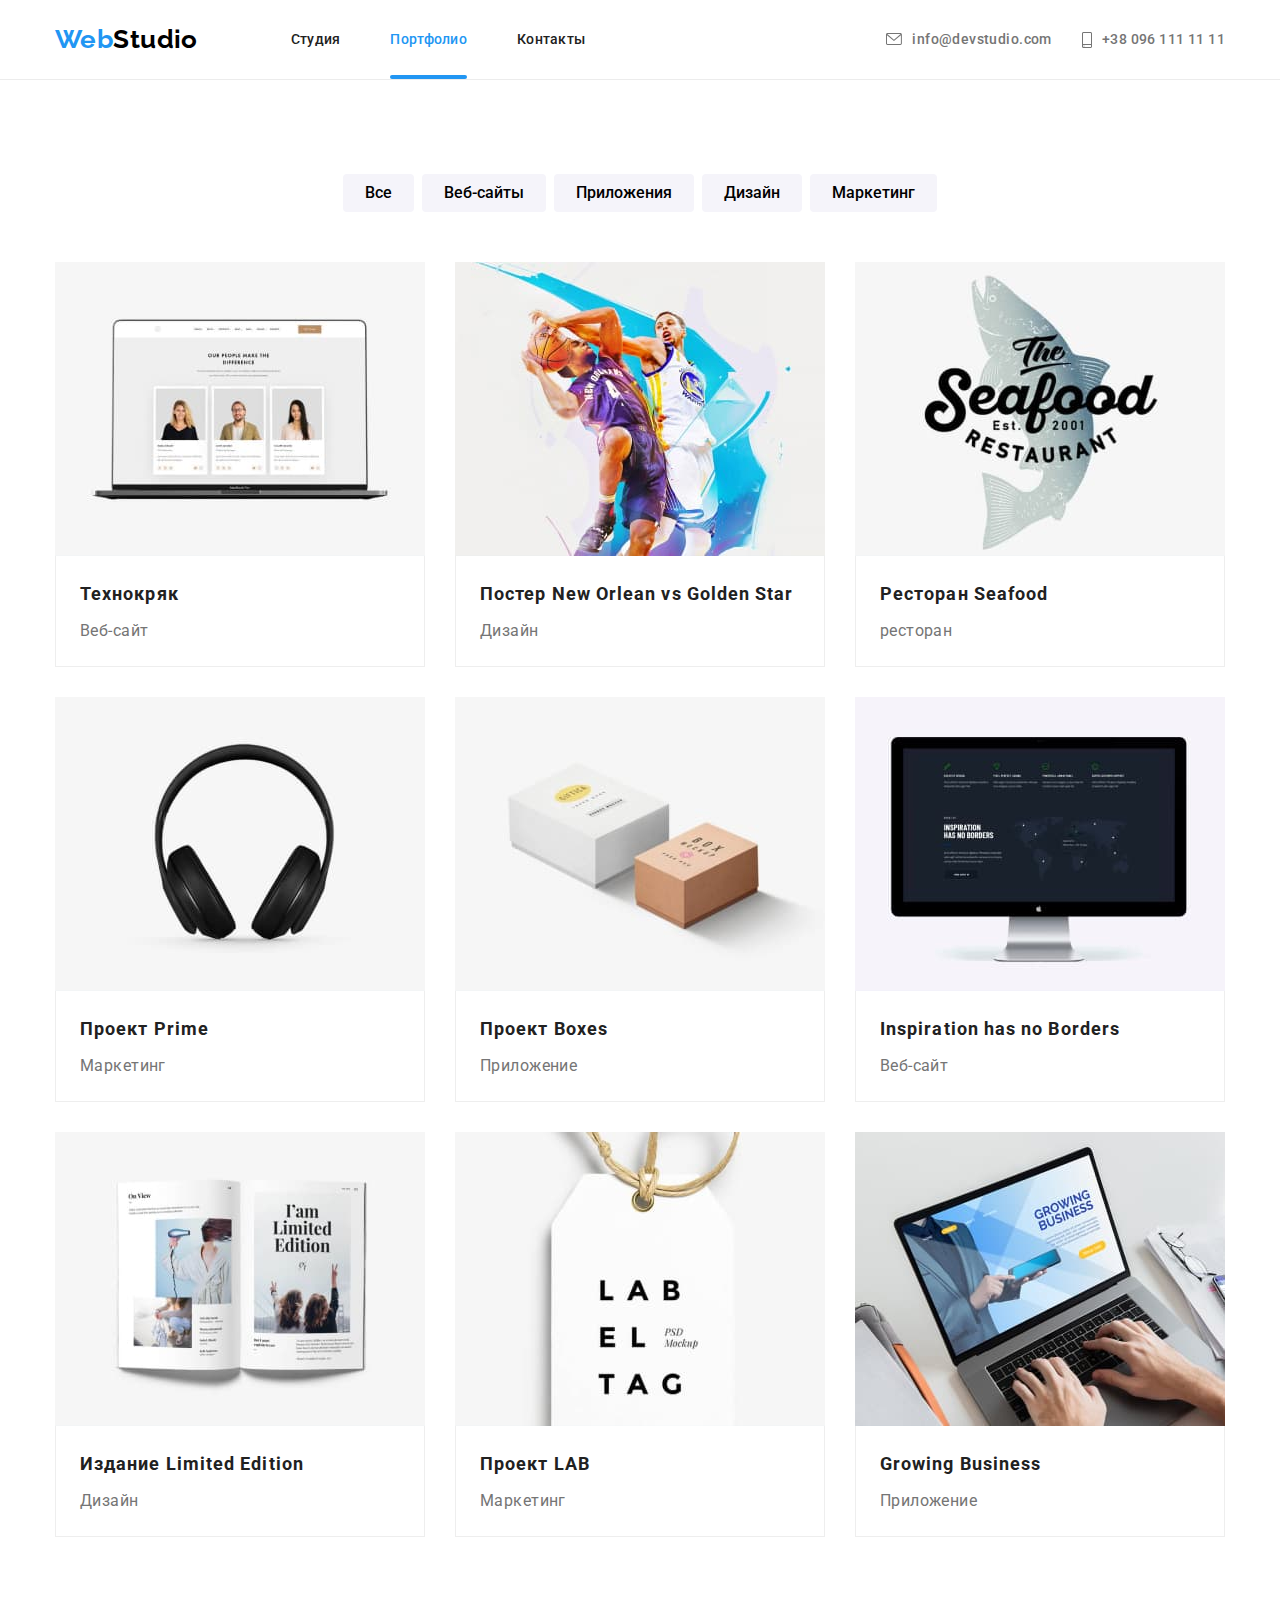
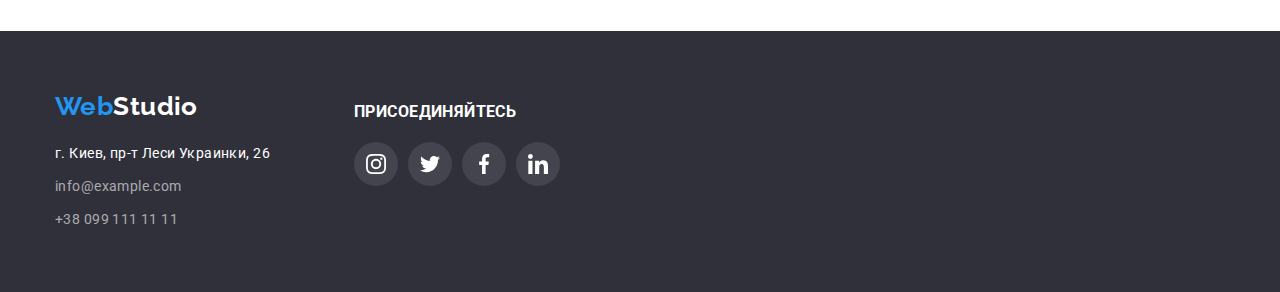
==== commit b069bf66: "hm5" ====
--- a/portfolio.html
+++ b/portfolio.html
@@ -15,13 +15,13 @@
       <div class="container container-header">
          <nav class="site-nav">
             <a href="" class="logo">Web<span class="studio">Studio</span></a>
-            <ul class="nav-list">
-               <li class="nav-item"> <a href="./index.html" class="link">Студия</a> </li>
-               <li class="nav-item"> <a href="" class="link-current">Портфолио</a> </li>
-               <li class="nav-item"> <a href="" class="link">Контакты</a> </li>
+            <ul class="navigation">
+               <li class="navigation-item"> <a href="./index.html" class="navigation-link">Студия</a> </li>
+               <li class="navigation-item"> <a href="" class="navigation-link current">Портфолио</a> </li>
+               <li class="navigation-item"> <a href="" class="navigation-link">Контакты</a> </li>
             </ul>
          </nav>
-            <ul class="contacts-list">
+            <ul class="contacts">
                <li class="contacts-item"> 
                   <a href="mailto:info@example.com" class="contacts-link">
                      <svg class="contacts-icon" width="16" height="12">
@@ -43,7 +43,7 @@
       <section class="section">
          <div class="container">
             <h1 class="section-title visually-hidden">Portfolio</h1>
-            <ul class="filter-list">
+            <ul class="filter">
                <li class="filter-item">
                   <button class="filter-button" type="button">Все</button>
                </li>
@@ -60,7 +60,7 @@
                   <button class="filter-button" type="button">Маркетинг</button>
                </li>
             </ul>
-            <ul class="project-list">
+            <ul class="project">
                <li class="project-item">
                   <a href="" class="project-link">
                      <div class="project-thumb">
@@ -191,39 +191,39 @@
       <div class="container-footer">
          <div>
             <a href="" class="logo-footer">Web<span class="studio-footer">Studio</span></a>
-            <address class="address">
-               <ul class="address-list">
-                  <li class="address-list-item"> <p> г. Киев, пр-т Леси Украинки, 26</p></li>
-                  <li class="address-list-item"> <a href="mailto:info@example.com" class="contacts-link-footer">info@example.com</a></li>
-                  <li class="address-list-item"> <a href="tel:+380991111111" class="contacts-link-footer">+38 099 111 11 11</a></li>
+            <address class="address-footer">
+               <ul class="address">
+                  <li class="address-item"> <p> г. Киев, пр-т Леси Украинки, 26</p></li>
+                  <li class="address-item"> <a href="mailto:info@example.com" class="contacts-link-footer">info@example.com</a></li>
+                  <li class="address-item"> <a href="tel:+380991111111" class="contacts-link-footer">+38 099 111 11 11</a></li>
                </ul>
             </address>
          </div>
          <div class="social-box">
             <h3 class="social-box-title">ПРИСОЕДИНЯЙТЕСЬ</h3>
-             <ul class="social-list">
-               <li class="social-list-item">
+             <ul class="social">
+               <li class="social-item">
                   <button class="social-links social-links-footer">
                      <svg class="links-icon-footer" width="20" height="20">
                         <use href="./images/sprite.svg#icon-instagram-2"></use>
                      </svg>
                   </button>
                </li>
-               <li class="social-list-item">
+               <li class="social-item">
                  <button class="social-links social-links-footer">
                     <svg class="links-icon-footer" width="20" height="20">
-                                       <use href="./images/sprite.svg#icon-twitter-1"></use>
-                     </svg>
-                  </button>
-               </li>
-               <li class="social-list-item">
+                        <use href="./images/sprite.svg#icon-twitter-1"></use>
+                     </svg>
+                  </button>
+               </li>
+               <li class="social-item">
                   <button class="social-links social-links-footer">
                     <svg class="links-icon-footer" width="20" height="20">
                         <use href="./images/sprite.svg#icon-facebook-1"></use>
                      </svg>
                   </button>
                </li>
-               <li class="social-list-item">
+               <li class="social-item">
                   <button class="social-links social-links-footer">
                      <svg class="links-icon-footer" width="20" height="20">
                         <use href="./images/sprite.svg#icon-linkedin-1"></use>
--- a/css/style.css
+++ b/css/style.css
@@ -1,12 +1,3 @@
-html {
-  box-sizing: border-box;
-}
-
-*,
-*::before,
-*::after {
-  box-sizing: inherit;
-}
 
 :root {
   --primary-text-color: #212121;
@@ -22,25 +13,20 @@
   --timing-function: cubic-bezier(0.4, 0, 0.2, 1)
 }
 body{
-
   font-family: Roboto, sans-serif;
   color: var(--primary-text-color);
   background-color: var(--primary-white-color);
   letter-spacing: 0.03em;
-  
-}
-h1,
-h2,
-h3,
-h4,
-p,
-ul {
+  font-size: 14px;
+}
+h1,h2,h3,h4,p,ul {
   margin: 0;
-  padding: 0;
 }
 ul {
   list-style: none;
-}
+  padding: 0;
+}
+
 /* Common classes */
 .container {
   width: 1200px;
@@ -96,17 +82,19 @@
   color: var(--logo-color);
 }
 
-.nav-list {
-  display: flex;
-}
-.nav-item:not(:last-child) {
+.navigation {
+  display: flex;
+}
+.navigation-item:not(:last-child) {
   margin-right: 50px;
 }
-.contacts-item:not(:last-child) {
+.contacts:not(:last-child) {
   margin-right: 50px;
 }
-
-.link {
+.navigation-item {
+  
+}
+.navigation-link {
   color: var(--primary-text-color);
   text-decoration: none;
   display: block;
@@ -115,20 +103,14 @@
   font-weight: 500;
   line-height: 1.14;
   letter-spacing: 0.02em;
-  transition: color 250ms var(--timing-function)
-}
-.link-current {
+  transition: color 250ms var(--timing-function);
+}
+.current {
+  color: var(--accent-color);
   position: relative;
-  color: var(--accent-color);
-  text-decoration: none;
-  display: block;
-  padding-top: 32px;
-  padding-bottom: 32px;
-  font-weight: 500;
-  line-height: 1.14;
-  letter-spacing: 0.02em;
-}
-.link-current::after{
+
+}
+.current::after{
   position: absolute;
   content: "";
   left: 0;
@@ -138,19 +120,16 @@
   background: #2196F3;
   border-radius: 2px;
 }
-.link:hover,
-.link:focus,
-.contacts-link:hover .contacts-icon,.contacts-link:focus .contacts-icon
- {transition: transform 250ms var(--timing-function);
+.navigation-link:hover,.navigation-link:focus,.contacts-link:hover .contacts-icon,.contacts-link:focus .contacts-icon{
   fill:var(--accent-color);
   color: var(--accent-color);
 }
+
 .contacts-link:hover,.contacts-link:focus{
   color: var(--accent-color);
-  transition: transform 250ms var(--timing-function);
-}
-
-.contacts-list {
+}
+
+.contacts {
   display: flex;
   align-items: center;
 }
@@ -175,7 +154,6 @@
 .contacts-icon{
   margin-right: 10px;
   fill: var(--text-color);
-  padding: 0;
   transition: fill 250ms var(--timing-function);
 }
 
@@ -190,8 +168,7 @@
   background-repeat: no-repeat;
   margin-left: auto;
   margin-right: auto;
-  background-image:linear-gradient(to right, rgba(47, 48, 58, 0.4),rgba(47, 48, 58, 0.4)),
-                   url(../images/background.css/background\ img.jpg);
+  background-image:linear-gradient(to right, rgba(47, 48, 58, 0.4),rgba(47, 48, 58, 0.4)), url(../images/background.css/background\ img.jpg);
 }
 
 .title-hero {
@@ -216,9 +193,25 @@
   padding: 10px 32px;
   transition: background-color 250ms var(--timing-function);
 }
-.btn:hover {
-  background-color: #188ce8;
-  transition: transform 250ms var(--timing-function)
+.btn-close{
+  display: flex;
+  justify-content: center;
+  align-items: center;
+  width: 30px;
+  height: 30px;
+  cursor: pointer;
+  margin: 8px 8px 0 0;
+  margin-left: auto;
+  border: 1px solid rgba(0, 0, 0, 0.1);
+  background: #FFFFFF;
+  border-radius: 50%;
+}
+.btn-icon{
+  fill:#000000;
+  
+}
+.btn:hover, .btn:focus{
+  background-color: #188ce8; 
 }
 .backdrop{
   position: fixed;
@@ -253,48 +246,44 @@
   text-align: center;
   margin-bottom: 50px;
 }
-
-.features-list {
-  display: flex;
-}
-
+.features {
+  display: flex;
+}
 .features-item:not(:last-child) {
   margin-right: var(--card-interval);
 }
-
 .features-box{
   display: flex;
   margin-bottom:var(--card-interval);
   background: var(--grey-color);
   align-items: center;
   padding: 25px 100px;
-}
-
+  border-radius: 4px;
+}
 .features-title {
   font-weight: 700;
   line-height: 1.14;
   font-size: 14px;
-  margin-bottom: 10px;
+  margin-bottom: 10px; 
 }
 .features-text {
   color: var(--text-color);
   line-height: 1.71;
-  font-size: 14px;
 }
 .section-img {
   padding-top: 0;
 }
-.img-list {
+.img {
   display: flex;
   justify-content: space-between;
 }
-.img-overlay{
+.img-item{
   position: relative;
   display: flex;
   justify-content: center;
 }
+
 .img-title{
-  position: absolute;
   display: block;
   bottom: 0;
   padding: 27px 0;
@@ -303,24 +292,22 @@
   font-weight: 700;
   line-height: 1.14;
 }
-.img-overlay::before{
+.img-thumb{
   position: absolute;
-  content: "";
+  bottom: 0;
   width: 100%;
-  height: 70px;
-  bottom: 0;
-  left: 0;
-  background: rgba(47, 48, 58, 0.8);
+  background-color: rgba(47, 48, 58, 0.8);
+  text-align: center;
 }
 
 .section-team {
   background: var(--grey-color);
 }
-.team-list {
+.team {
   display: flex;
   justify-content: space-between;
 }
-.team-list-item {
+.team-item {
   background: var(--primary-white-color);
   box-shadow: var(--card-shadow);
   border-radius: 0px 0px 4px 4px;
@@ -329,24 +316,24 @@
 .team-stand {
   padding: 30px 0;
 }
-.team-list-name {
+.team-name {
   font-size: 16px;
   font-weight: 500;
   line-height: 1.19;
   margin-bottom: 10px;
 }
-.team-list-position {
+.team-position {
   color: var(--text-color);
   font-size: 16px;
   line-height: 1.19;
   margin-bottom: 16px;
 }
-.social-list{
+.social{
   display: flex;
   align-items: center;
   justify-content: center;
 }
-.social-list-item:not(:last-child){
+.social-item:not(:last-child){
   margin-right: 10px;
 }
 .social-links{
@@ -362,10 +349,9 @@
   padding: 0;
   transition: background-color 250ms var(--timing-function);
 }
-.social-links:hover,
-.social-links:focus{
+.social-links:hover,.social-links:focus{
   background-color: var(--accent-color);
-  transition: transform 250ms var(--timing-function)
+
 }
 .links-icon{
   fill: #AFB1B8;
@@ -374,14 +360,11 @@
 .social-links:hover .links-icon, .social-links:focus .links-icon    
 {
   fill: #FFFFFF;
-  transition: transform 250ms var(--timing-function)
 }     
-.client-list{
-  display: flex;
-}
-.client-item{
- 
-}
+.client{
+  display: flex;
+}
+
 .client-item:not(:last-child){
  margin-right: var(--card-interval);
 }
@@ -397,37 +380,28 @@
 }
 .client-link:hover .client-icon, .client-link:focus .client-icon{
   fill: var(--accent-color);
-  transition: transform 250ms var(--timing-function);
-  
 }
 .client-link:hover, .client-link:focus{
-  border-color: var(--accent-color);
-  transition: transform 250ms var(--timing-function);
+  border-color: var(--accent-color);  
 }
 .client-icon{
   fill: #AFB1B8;
   transition: fill 250ms var(--timing-function);
 }
-.client-icon:hover,
-.client-icon:focus{
+.client-icon:hover, .client-icon:focus{
   fill: var(--accent-color);
 }
 /* main portfolio.html */
-.portfolio-section {
-}
-
-.filter-list {
+
+.filter {
   display: flex;
   justify-content: center;
   margin-bottom: 50px;
 }
-.filter-item {
-}
+
 .filter-item:not(:last-child) {
-  margin-right: 8px;
-  
-}
-
+  margin-right: 8px; 
+}
 .filter-button {
   cursor: pointer;
   background: var(--grey-color);
@@ -438,19 +412,15 @@
   border: none;
   display: inline-block;
   padding: 6px 22px;
-  transition: color 250ms var(--timing-function),
-  background 250ms var(--timing-function);
+  transition: color 250ms var(--timing-function), background 250ms var(--timing-function);
 }
 .filter-button:hover , .filter-button:focus{
   color: var(--primary-white-color);
   background: var(--accent-color);
-  box-shadow: 0px 3px 1px rgba(0, 0, 0, 0.1), 
-              0px 1px 2px rgba(0, 0, 0, 0.08), 
-              0px 2px 2px rgba(0, 0, 0, 0.12);
-  transition: transform 250ms var(--timing-function);
-}
-
-.project-list {
+  box-shadow: 0px 3px 1px rgba(0, 0, 0, 0.1),  0px 1px 2px rgba(0, 0, 0, 0.08), 0px 2px 2px rgba(0, 0, 0, 0.12);
+}
+
+.project {
   display: flex;
   flex-wrap: wrap;
   margin-left: calc(-1 * var(--card-interval));
@@ -462,12 +432,8 @@
   margin-left: var(--card-interval);
   margin-top: var(--card-interval);
 }
-.project-item{
-
-
-}
-.project-link:hover .project-thumb{
-  
+
+.project-link:hover .project-thumb{ 
 }
 
 .project-thumb{
@@ -490,28 +456,23 @@
   transition: transform 250ms var(--timing-function);
   overflow: hidden;
 }
+
 .project-text-is-hidden{
   display: block;
-
-}
+}
+
 .project-link:hover .project-overlay, .project-link:focus .project-overlay{
   transform: translateY(0);
 }
       
-
-.project-link:hover, 
-.project-link:focus{
- box-shadow: 0px 1px 1px rgba(0, 0, 0, 0.12),
-             0px 4px 4px rgba(0, 0, 0, 0.06), 
-             1px 4px 6px rgba(0, 0, 0, 0.16);
+.project-link:hover, .project-link:focus{
+ box-shadow: 0px 1px 1px rgba(0, 0, 0, 0.12), 0px 4px 4px rgba(0, 0, 0, 0.06), 1px 4px 6px rgba(0, 0, 0, 0.16);
 }
 .project-link {
   text-decoration: none;
   color: var(--primary-text-color);
-  display: block;
-  
-}
-
+  display: block; 
+}
 .project-title {
   font-size: 18px;
   font-weight: 700;
@@ -547,7 +508,6 @@
   font-weight: 700;
   font-size: 26px;
   line-height: 1.19;
-  text-align: left;
   text-decoration: none;
   display: inline-block;
   margin-bottom: 20px;
@@ -556,16 +516,14 @@
   color: var(--primary-white-color);
   display: inline-block;
 }
-.address {
+.address-footer {
   color: var(--primary-white-color);
   line-height: 1.71;
   padding-right: 1em;
-}
-.address-list {
   font-style: normal;
 }
 
-.address-list-item:not(:last-child) {
+.address-item:not(:last-child) {
   margin-bottom: 9px;
 }
 .contacts-link-footer {
@@ -588,6 +546,7 @@
 .social-links-footer{
   background: #43444D;
 }
+
 .links-icon-footer{
   fill: #FFFFFF;
-}+}
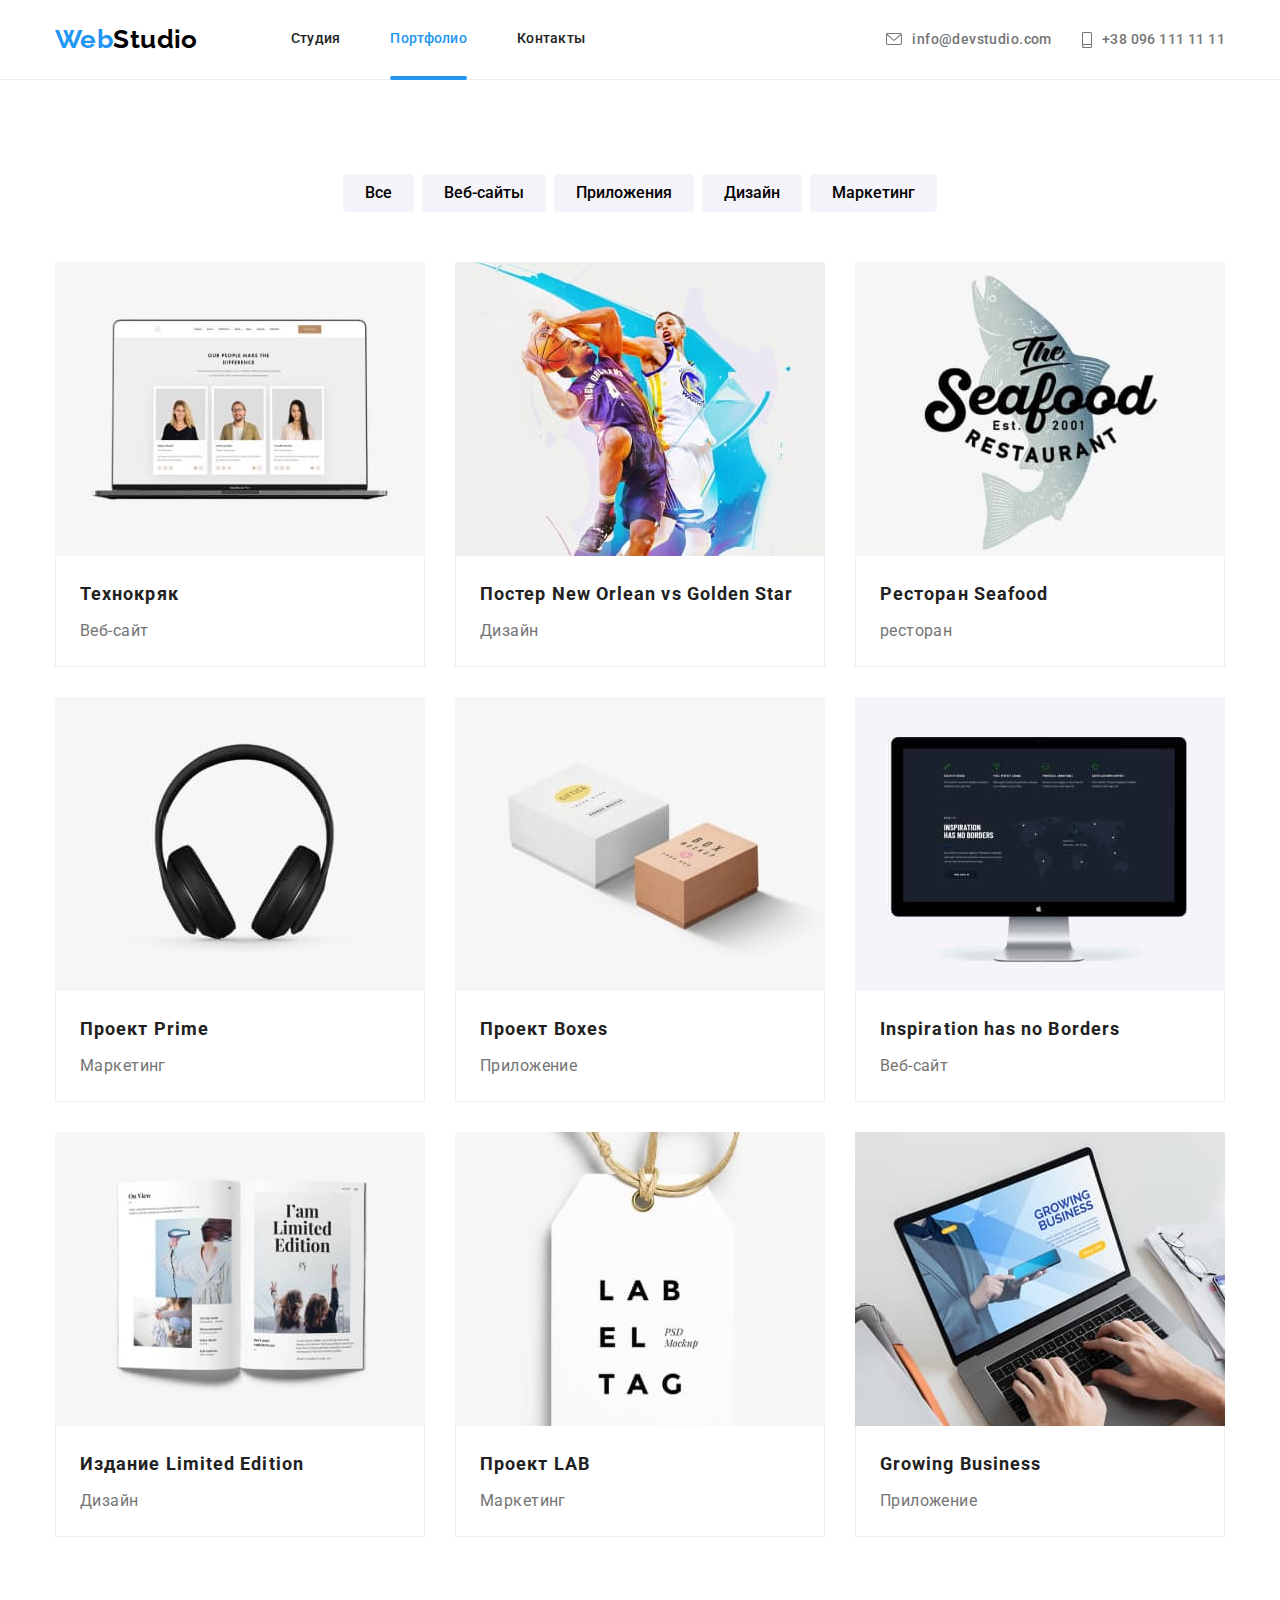
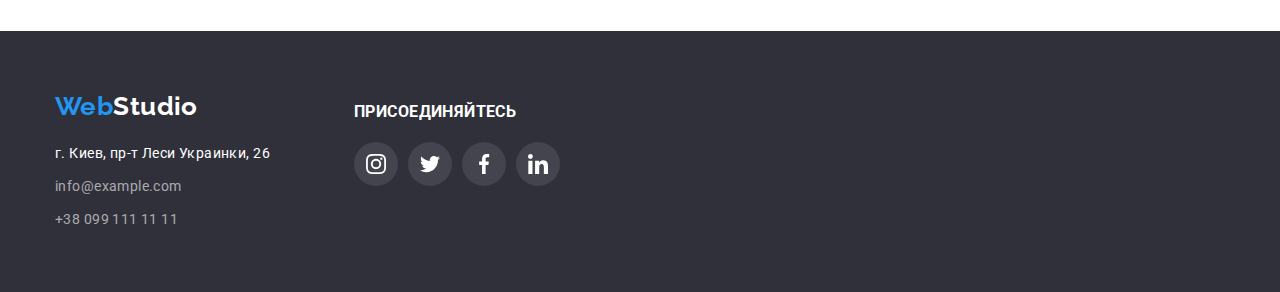
==== commit 988e6fb5: "hm5" ====
--- a/portfolio.html
+++ b/portfolio.html
@@ -117,9 +117,9 @@
                   <a href="" class="project-link">
                      <div class="project-thumb">
                         <img class="img" src="./images/img5.jpg" alt="boxes" width="370">
-                          <div class="project-overlay">
-                        <p class="project-text-is-hidden">Технокряк это современная площадка распространения коронавируса. Компании используют эту платформу для цифрового шпионажа и атак на защищённые сервера конкурентов.</p>
-                        </div>
+                           <div class="project-overlay">
+                              <p class="project-text-is-hidden">Технокряк это современная площадка распространения коронавируса. Компании используют эту платформу для цифрового шпионажа и атак на защищённые сервера конкурентов.</p>
+                         </div>
                      </div>
                      <div class="border-box">
                         <h2 class="project-title">Проект Boxes</h2>
--- a/css/style.css
+++ b/css/style.css
@@ -99,7 +99,7 @@
   text-decoration: none;
   display: block;
   padding-top: 32px;
-  padding-bottom: 32px;
+  padding-bottom: 33px;
   font-weight: 500;
   line-height: 1.14;
   letter-spacing: 0.02em;
@@ -452,7 +452,7 @@
   padding: 63px 24px;  
   background: rgba(33, 150, 243, 0.9);
   color:#ffffff;
-  transform: translateY(100%);
+  transform: translateY(101%);
   transition: transform 250ms var(--timing-function);
   overflow: hidden;
 }
